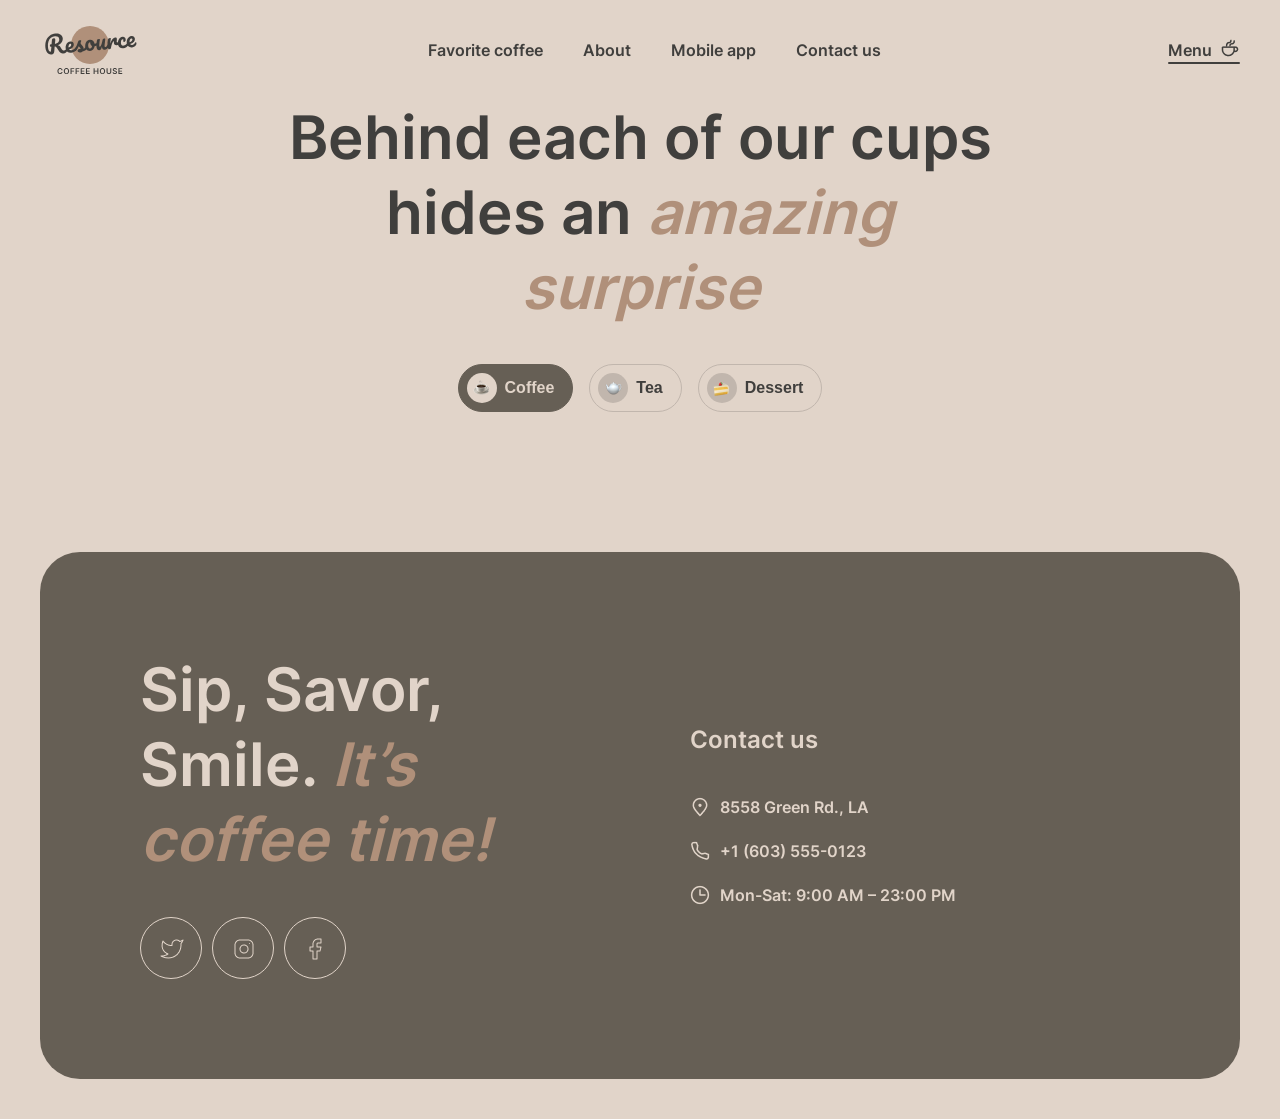
==== coffee-house/menu/index.html @ 3db43b6b "feat: add category switch on menu page" ====
<!DOCTYPE html>
<html lang="en">

<head>
    <meta charset="UTF-8">
    <meta name="viewport" content="width=device-width, initial-scale=1.0">
    <link rel="stylesheet" href="../styles.css">
    <link rel="icon" type="image/x-icon" href="../images/favicon.ico">
    <title>Coffee House Menu</title>
</head>

<body class="menu body">
    <header>
        <div class="container">
            <a class="logo" href="mejsler-JSFE2023Q4/coffee-house"><img src="../images/logo.svg"
                    alt="Coffee House Logo"></a>
            <nav>
                <ul>
                    <li><a href="/coffee-house/#favorite" class="nav-link">Favorite coffee</a></li>
                    <li><a href="/coffee-house/#about-us" class="nav-link">About</a></li>
                    <li><a href="/coffee-house/#download" class="nav-link">Mobile app</a></li>
                    <li><a href="#footer" class="nav-link">Contact us</a></li>
                </ul>
            </nav>
            <a class="menu-button" href="#">Menu</a>
            <button class="burger"><span></span><span></span></button>
            <ul class="burger-menu">
                <li><a href="/coffee-house/#favorite" class="burger-link">Favorite coffee</a></li>
                <li><a href="/coffee-house/#about-us" class="burger-link">About</a></li>
                <li><a href="/coffee-house/#download" class="burger-link">Mobile app</a></li>
                <li><a href="#footer" class="burger-link burger-last">Contact us</a></li>
                <li><a class="burger-link burger-last2" href="#">Menu <img src="../images/coffee-cup.png" alt="icon"></a></li>
            </ul>
        </div>
    </header>
    <main>
        <section id="menu-list" class="menu-list">
            <div class="container">
                <h1>Behind each of our cups hides an <span class="fontAccent">amazing surprise</span></h1>
                <ul class="menu-switcher">
                    <li class="coffee"><button class="active"><i></i>Coffee</button></li>
                    <li class="tea"><button><i></i>Tea</button></li>
                    <li class="dessert"><button><i></i>Dessert</button></li>
                </ul>
                <div class="menu-columns">
                </div>
            </div>
        </section>
    </main>
    <footer id="footer" class="footer">
        <div class="container">
            <div class="footer-container">
                <div class="footer-left">
                    <h2>Sip, Savor, Smile. <span class="fontAccent">It’s coffee time!</span></h2>
                    <ul>
                        <li><a href="https://twitter.com"><i></i></a></li>
                        <li><a href="https://x.com"></a><i></i></li>
                        <li><a href="https://facebook.com"><i></i></a></li>
                    </ul>
                </div>
                <div class="footer-right">
                    <h3>Contact us</h3>
                    <ul>
                        <li><a href="https://maps.app.goo.gl/t4hetUvijVjpXAoU9" target="_blank">8558 Green Rd.,
                                LA</a></li>
                        <li><a href="tel:+1-603-555-0123">+1 (603) 555-0123</a></li>
                        <li><a href="#footer">Mon-Sat: 9:00 AM – 23:00 PM</a></li>
                    </ul>
                </div>
            </div>
        </div>
    </footer>
    <script type="module" src="../menuScript.js"></script>
</body>

</html>
---- coffee-house/styles.css ----
@font-face {
  font-display: swap;
  font-family: "Inter";
  font-style: normal;
  font-weight: 400;
  src: url("fonts/inter-v13-latin-regular.woff2") format("woff2");
}
@font-face {
  font-display: swap;
  font-family: "Inter";
  font-style: normal;
  font-weight: 600;
  src: url("fonts/inter-v13-latin-600.woff2") format("woff2");
}
html {
  scroll-behavior: smooth;
}

body {
  max-width: 1440px;
  margin: 0 auto;
  font-family: "Inter";
  font-size: 16px;
  font-weight: 400;
  line-height: 150%;
  background: #E1D4C9;
  color: #403F3D;
}

.overflow {
  overflow: hidden;
}

.body.overflow .burger span {
  transform: rotate(45deg);
  top: 50%;
}
.body.overflow .burger span:last-of-type {
  transform: rotate(-45deg);
}

.container {
  margin: 0 40px;
  max-width: 1360px;
  display: flex;
  flex-wrap: wrap;
}
@media screen and (max-width: 380px) {
  .container {
    margin: 0 16px;
  }
}

h1, h2, h3 {
  margin: 0;
  font-weight: 600;
}

h1 {
  font-size: 72px;
  line-height: 105%;
}
@media screen and (max-width: 700px) {
  h1 {
    font-size: 42px;
    line-height: 115%;
  }
}

h2 {
  font-size: 60px;
  line-height: 125%;
}
@media screen and (max-width: 700px) {
  h2 {
    font-size: 32px;
  }
}

h3 {
  font-size: 24px;
  line-height: 125%;
}

ul {
  list-style-type: none;
  margin: 0;
  padding: 0;
}

p {
  margin: 0;
}

.fontAccent {
  font-style: italic;
  color: #B0907A;
}

.caption {
  font-size: 10px;
  font-weight: 600;
  line-height: 140%;
}

a, button {
  font-weight: 600;
  line-height: 150%;
  text-decoration: none;
  color: #403F3D;
  border: none;
  background: none;
  cursor: pointer;
}

a {
  position: relative;
}
a::after {
  content: "";
  position: absolute;
  bottom: -5px;
  left: 0;
  width: 0%;
  transition: width 0.3s ease;
  height: 2px;
  background: #403F3D;
  border-radius: 25px;
}
@media (hover: hover) {
  a:hover::after {
    width: 100%;
  }
}

.button-primary {
  padding: 20px 0px;
  border-radius: 100px;
  font-size: 16px;
  background: #E1D4C9;
}
.button-primary::after {
  content: none;
}
.button-primary span {
  position: relative;
}
.button-primary span::before {
  transition: opacity 0.3s ease;
  content: "";
  position: absolute;
  width: 20px;
  height: 20px;
  background: url("images/css_sprites.png") -10px -50px;
  right: -30px;
  opacity: 0;
}
@media (hover: hover) {
  .button-primary:hover span::before {
    opacity: 1;
  }
}

.button-icon-dark {
  padding: 29px;
  border-radius: 100%;
  border: 1px solid #403F3D;
  background-image: url([data-uri]);
  background-repeat: no-repeat;
  background-position: center;
  transition: all 0.3s ease;
}
@media (hover: hover) {
  .button-icon-dark:hover {
    background-color: #403F3D;
    background-image: url([data-uri]);
  }
}

.button-app {
  padding: 12px 60px 10px 20px;
  border-radius: 100px;
  font-size: 16px;
  border: 1px solid #665F55;
  transition: background-color 0.3s ease;
}
@media (hover: hover) {
  .button-app:hover {
    background-color: #665F55;
    color: #E1D4C9;
  }
  .button-app:hover span[class^=icon-] {
    filter: invert(100%);
  }
}

.burger {
  z-index: 199;
}
.burger-link {
  font-size: 32px;
  font-weight: 600;
  line-height: 125%;
}
.burger-link.menu-button::before {
  width: 40px;
  height: 40px;
}
.burger-last {
  margin-top: 160px;
}
@media screen and (max-width: 700px) {
  .burger-last {
    margin-top: 0;
  }
}
.burger-last2 {
  margin-top: 40px;
}
.burger-last2 img {
  padding-left: 15px;
}
.burger-menu {
  display: none;
  position: fixed;
  transform: translateX(100%);
  transition: transform 0.3s ease;
  flex-direction: column;
  justify-content: start;
  align-items: center;
  overflow-y: scroll;
  top: 0;
  left: 0;
  right: 0;
  bottom: 0;
  z-index: 101;
  background: #E1D4C9;
  padding-top: 160px;
  gap: 60px;
}
@media screen and (max-width: 768px) {
  .burger-menu {
    display: flex;
  }
}
.burger-show {
  transform: translateX(0);
}

section {
  margin-bottom: 100px;
}

header {
  margin: 20px 0;
}
header .logo {
  z-index: 1000;
}
header .logo::after {
  content: none;
  margin: 20px 0;
}
header .container {
  justify-content: space-between;
  align-items: center;
}
header ul {
  display: flex;
  gap: 40px;
}
header .burger {
  display: none;
}
header .menu-button {
  padding-right: 28px;
  position: relative;
}
header .menu-button::before {
  content: "";
  position: absolute;
  width: 20px;
  height: 20px;
  background: url("images/css_sprites.png") -10px -50px;
  right: 0;
}
header a {
  display: flex;
}
@media screen and (max-width: 768px) {
  header .menu-button, header nav {
    display: none;
  }
  header .burger-link.menu-button {
    display: flex;
  }
  header .burger {
    display: flex;
    flex-direction: column;
    border: 1px solid #665F55;
    border-radius: 100px;
    padding: 21px;
    position: relative;
    text-align: center;
  }
  header .burger span {
    transition: all 0.5s ease;
    position: absolute;
    top: 37%;
    left: 30%;
    width: 17px;
    height: 1.5px;
    background-color: #403F3D;
  }
  header .burger span:last-of-type {
    top: 58%;
  }
}

.welcome {
  color: #E1D4C9;
}
.welcome video {
  -o-object-fit: cover;
     object-fit: cover;
  height: 100%;
  width: 100%;
  filter: brightness(0.6);
}
.welcome-content {
  margin: 100px;
  display: flex;
  flex-direction: column;
  gap: 40px;
  max-width: 40%;
  position: absolute;
  left: 0;
}
@media screen and (max-width: 1370px) {
  .welcome-content {
    max-width: 100%;
  }
}
.welcome .container {
  position: relative;
  max-width: 1360px;
  height: 644px;
  overflow: hidden;
  display: flex;
  justify-content: center;
  border-radius: 40px;
  margin-bottom: 100px;
}
.welcome a {
  width: 200px;
  text-align: center;
}
@media screen and (max-width: 795px) {
  .welcome-content {
    flex-basis: 100%;
    margin: 100px 60px;
  }
  .welcome .button-primary span {
    margin-right: 30px;
  }
  .welcome .button-primary span:before {
    opacity: 1;
  }
}
@media screen and (max-width: 490px) {
  .welcome .container {
    height: 552px;
  }
  .welcome-content {
    margin: 60px 16px;
  }
}

.favorite-wrapper {
  max-width: 480px;
  display: flex;
  align-items: center;
  overflow: hidden;
  justify-content: flex-start;
}
.favorite-overflow {
  width: 100%;
  display: flex;
  transition: transform 0.8s ease-in-out;
}
.favorite-item {
  display: flex;
  flex-direction: column;
  align-items: center;
  margin: 40px 0;
  text-align: center;
  width: 100%;
}
.favorite-controls {
  display: flex;
  gap: 12px;
}
.favorite-control-box, .favorite-control {
  height: 4px;
  width: 40px;
  border-radius: 30px;
  background: #C1B6AD;
}
.favorite-control {
  background-color: #403F3D;
  width: 0%;
  transition: width 1s linear;
}
.favorite .container {
  flex-direction: column;
  align-items: center;
  justify-content: center;
  position: relative;
}
.favorite p {
  margin: 16px;
  text-align: center;
}
.favorite img {
  margin-bottom: 20px;
  max-width: 480px;
  max-height: 480px;
}
.favorite button {
  position: absolute;
  top: 51%;
}
.favorite .prev {
  left: 5px;
  transform-origin: center;
  transform: rotate(180deg);
}
.favorite .next {
  right: 5px;
}
@media screen and (max-width: 768px) {
  .favorite-wrapper {
    max-width: 350px;
  }
  .favorite h2 {
    text-align: center;
  }
  .favorite .prev {
    left: 0;
    top: 55%;
  }
  .favorite .next {
    right: 0;
    top: 55%;
  }
}
@media screen and (max-width: 550px) {
  .favorite-item {
    max-width: unset;
  }
  .favorite-item p {
    margin: 16px 0;
  }
  .favorite .next, .favorite .prev {
    display: none;
  }
}

.about-us {
  margin-bottom: 60px;
}
@media screen and (max-width: 768px) {
  .about-us {
    margin-bottom: 85px;
  }
}
.about-us .container {
  flex-direction: column;
}
.about-us-gallery {
  margin-top: 40px;
  -moz-column-count: 2;
       column-count: 2;
  -moz-column-gap: 40px;
       column-gap: 40px;
}
@media screen and (max-width: 768px) {
  .about-us-gallery {
    display: flex;
    flex-flow: column wrap;
  }
}
.about-us-gallery .img-container {
  border-radius: 20px;
  max-width: 100%;
  display: flex;
  align-items: center;
  grid-row: 1/-1;
  grid-column: 1;
  overflow: hidden;
}
@media screen and (max-width: 768px) {
  .about-us-gallery .img-container {
    min-width: 100%;
  }
}
@media (hover: hover) {
  .about-us-gallery .img-container:hover img {
    transform: scale(1);
  }
}
.about-us-gallery .img-container img {
  transition: all 0.3s ease;
  transform: scale(1.1);
  transform-origin: center;
  width: 100%;
}
@media screen and (max-width: 380px) {
  .about-us-gallery .img-container img {
    transform: translateX(-189px);
    width: unset;
  }
}
.about-us-gallery figure {
  margin: 0;
  display: grid;
  grid-template-rows: 1fr auto;
  margin-bottom: 40px;
  -moz-column-break-inside: avoid;
       break-inside: avoid;
}
.about-us-gallery figure:first-of-type .img-container {
  max-width: 660px;
  max-height: 590px;
}
.about-us-gallery figure:nth-of-type(2) .img-container {
  max-width: 660px;
  max-height: 430px;
}
.about-us-gallery figure:nth-of-type(3) .img-container {
  max-width: 660px;
  max-height: 430px;
}
.about-us-gallery figure:last-of-type .img-container {
  max-width: 660px;
  max-height: 590px;
}
@media screen and (max-width: 768px) {
  .about-us-gallery figure {
    margin-bottom: 14px;
  }
  .about-us-gallery figure:nth-of-type(2) .img-container, .about-us-gallery figure:nth-of-type(3) .img-container {
    display: none;
  }
}

.download .container {
  justify-content: space-between;
}
.download-content {
  display: flex;
  flex-direction: column;
  justify-content: center;
  flex-basis: 45%;
}
@media screen and (max-width: 768px) {
  .download-content {
    flex-basis: 100%;
  }
}
.download .button-app-container {
  display: flex;
  flex-wrap: wrap;
  gap: 20px;
}
.download p {
  margin: 40px 0;
}
.download button {
  display: flex;
}
.download button .icon-google {
  width: 36px;
  height: 36px;
  background: url("images/css_sprites.png") -10px -358px;
}
.download button .icon-apple {
  width: 36px;
  height: 36px;
  background: url("images/css_sprites.png") -10px -302px;
}
.download button .text {
  display: flex;
  flex-direction: column;
  padding-left: 7px;
  text-align: left;
}
@media screen and (max-width: 768px) {
  .download img {
    margin: 102px auto 0;
  }
}
@media screen and (max-width: 765px) {
  .download img {
    width: 100%;
  }
}
@media screen and (max-width: 380px) {
  .download img {
    margin-top: 42px;
  }
}

.footer {
  color: #E1D4C9;
  margin-bottom: 40px;
}
.footer a {
  color: #E1D4C9;
}
.footer h2, .footer h3 {
  margin-bottom: 40px;
}
.footer-left, .footer-right {
  flex: 1 1 0;
}
.footer-container {
  display: flex;
  flex-wrap: wrap;
  background-color: #665F55;
  padding: 100px;
  align-items: center;
  border-radius: 40px;
  width: 100%;
}
@media screen and (max-width: 768px) {
  .footer-container {
    padding: 100px 60px;
  }
}
@media screen and (max-width: 380px) {
  .footer-container {
    padding: 60px 15px;
  }
}
.footer-left a::after {
  content: none;
}
.footer-left ul {
  display: flex;
  gap: 10px;
}
.footer-left ul i {
  width: 24px;
  height: 24px;
  display: block;
  margin: 19px;
}
.footer-left ul i::after {
  content: none;
}
.footer-left ul li {
  width: 60px;
  height: 60px;
  border-radius: 100%;
  border: 1px solid #E1D4C9;
  cursor: pointer;
  transition: all 0.3s ease;
}
@media (hover: hover) {
  .footer-left ul li:hover {
    background-color: #E1D4C9;
  }
  .footer-left ul li:hover i {
    filter: invert(1);
  }
}
.footer-left ul li:first-of-type i {
  background: url("images/css_sprites.png") -10px -258px;
}
.footer-left ul li:nth-of-type(2) i {
  background: url("images/css_sprites.png") -10px -214px;
}
.footer-left ul li:last-of-type i {
  background: url("images/css_sprites.png") -10px -170px;
}
.footer-right {
  margin-left: 100px;
}
.footer-right ul {
  display: flex;
  flex-direction: column;
  gap: 20px;
}
.footer-right a::after {
  background-color: #E1D4C9;
}
.footer-right li:first-of-type a {
  background: url("images/css_sprites.png") -10px -130px no-repeat;
}
.footer-right li:nth-of-type(2) a {
  background: url("images/css_sprites.png") -10px -90px no-repeat;
}
.footer-right li:last-of-type a {
  background: url("images/css_sprites.png") -10px -10px no-repeat;
}
.footer-right a {
  padding-left: 30px;
}
@media screen and (max-width: 768px) {
  .footer-right {
    margin-left: 0;
    margin-top: 100px;
  }
  .footer-left {
    flex: unset;
  }
}
@media screen and (max-width: 380px) {
  .footer-right {
    margin-top: 40px;
  }
}

@media screen and (max-width: 410px) {
  body.menu h1 {
    font-size: 32px;
    line-height: 115%;
  }
}
body.menu .menu-columns {
  display: flex;
  flex-flow: row wrap;
  justify-content: center;
  width: 100%;
  gap: 40px;
  transition: opacity 0.5s linear;
  opacity: 1;
}
body.menu .menu-columns-item {
  flex: 0 0 20%;
  border-radius: 40px;
  outline: 1px solid #C1B6AD;
  cursor: pointer;
  position: relative;
  padding-bottom: 30px;
}
body.menu .menu-columns-item .price {
  position: absolute;
  bottom: 20px;
}
body.menu .menu-columns-item-text {
  margin: 20px;
  display: flex;
  flex-direction: column;
}
body.menu .menu-columns-item-text p {
  margin: 12px 0;
}
@media screen and (max-width: 768px) {
  body.menu .menu-columns-item {
    flex-basis: 45%;
    flex-grow: 0;
  }
  body.menu .menu-columns-item:nth-of-type(8), body.menu .menu-columns-item:nth-of-type(7), body.menu .menu-columns-item:nth-of-type(6), body.menu .menu-columns-item:nth-of-type(5) {
    display: none;
  }
}
@media (hover: hover) {
  body.menu .menu-columns-item:hover .img-box img {
    transform: scale(1);
  }
}
@media screen and (max-width: 768px) {
  body.menu .menu-columns-item.show:nth-of-type(8), body.menu .menu-columns-item.show:nth-of-type(7), body.menu .menu-columns-item.show:nth-of-type(6), body.menu .menu-columns-item.show:nth-of-type(5) {
    display: block;
  }
}
body.menu .menu-columns .img-box {
  width: 310px;
  height: 310px;
  border-radius: 40px;
  overflow: hidden;
  display: flex;
}
body.menu .menu-columns .img-box img {
  transform: scale(1.1);
  transform-origin: center;
  transition: all 0.3s ease;
}
body.menu .menu-list .container {
  flex-direction: column;
  align-items: center;
}
@media screen and (max-width: 768px) {
  body.menu .menu-list {
    margin-bottom: 90px;
  }
}
body.menu .menu-list ul {
  display: flex;
  justify-content: center;
  gap: 16px;
  margin-bottom: 40px;
}
@media screen and (max-width: 400px) {
  body.menu .menu-list ul {
    gap: 6px;
    width: 100%;
  }
}
body.menu .menu-list ul .active {
  background-color: #665F55;
  color: #E1D4C9;
  border-color: #665F55;
}
body.menu .menu-list ul .active i {
  background-color: #E1D4C9;
}
body.menu .menu-list ul button {
  border: 1px solid #C1B6AD;
  border-radius: 100px;
  display: flex;
  align-items: center;
  padding: 8px;
  padding-right: 18px;
  font-size: 16px;
  transition: all 0.3s ease;
}
@media (hover: hover) {
  body.menu .menu-list ul button:hover {
    background-color: #665F55;
    color: #E1D4C9;
    border-color: #665F55;
  }
  body.menu .menu-list ul button:hover i {
    background-color: #E1D4C9;
  }
}
body.menu .menu-list ul button i {
  padding: 6.5px;
  background-color: #C1B6AD;
  border-radius: 50px;
  margin-right: 8px;
  display: inline-block;
}
body.menu .menu-list ul button i::before {
  content: "";
  display: block;
  left: 0;
  background: url("images/lazy_me.png") -10px -10px;
  width: 17px;
  height: 17px;
}
body.menu .menu-list li:nth-of-type(2) i::before {
  background: url("images/lazy_me.png") -10px -47px;
}
body.menu .menu-list li:last-of-type i::before {
  background: url("images/lazy_me.png") -10px -84px;
}
body.menu .menu-list .refresh {
  display: none;
}
body.menu .menu-list .refresh svg {
  fill: none;
  transition: fill 0.3s ease;
}
@media (hover: hover) {
  body.menu .menu-list .refresh:hover svg {
    fill: #665F55;
  }
  body.menu .menu-list .refresh:hover svg path {
    stroke: #C1B6AD;
  }
}
@media screen and (max-width: 768px) {
  body.menu .menu-list .refresh {
    display: block;
    width: 100%;
  }
}
body.menu h1 {
  font-size: 60px;
  line-height: 125%;
  text-align: center;
  width: 60%;
  margin-bottom: 39px;
}
@media screen and (max-width: 768px) {
  body.menu h1 {
    width: 100%;
    margin: 0 auto 40px auto;
  }
}
@media screen and (max-width: 520px) {
  body.menu h1 {
    font-size: 32px;
    line-height: 125%;
  }
}
body.menu .menu-button {
  cursor: default;
}
body.menu .menu-button::after {
  width: 100%;
  bottom: -2px;
}

.opacity {
  opacity: 0;
}/*# sourceMappingURL=styles.css.map */
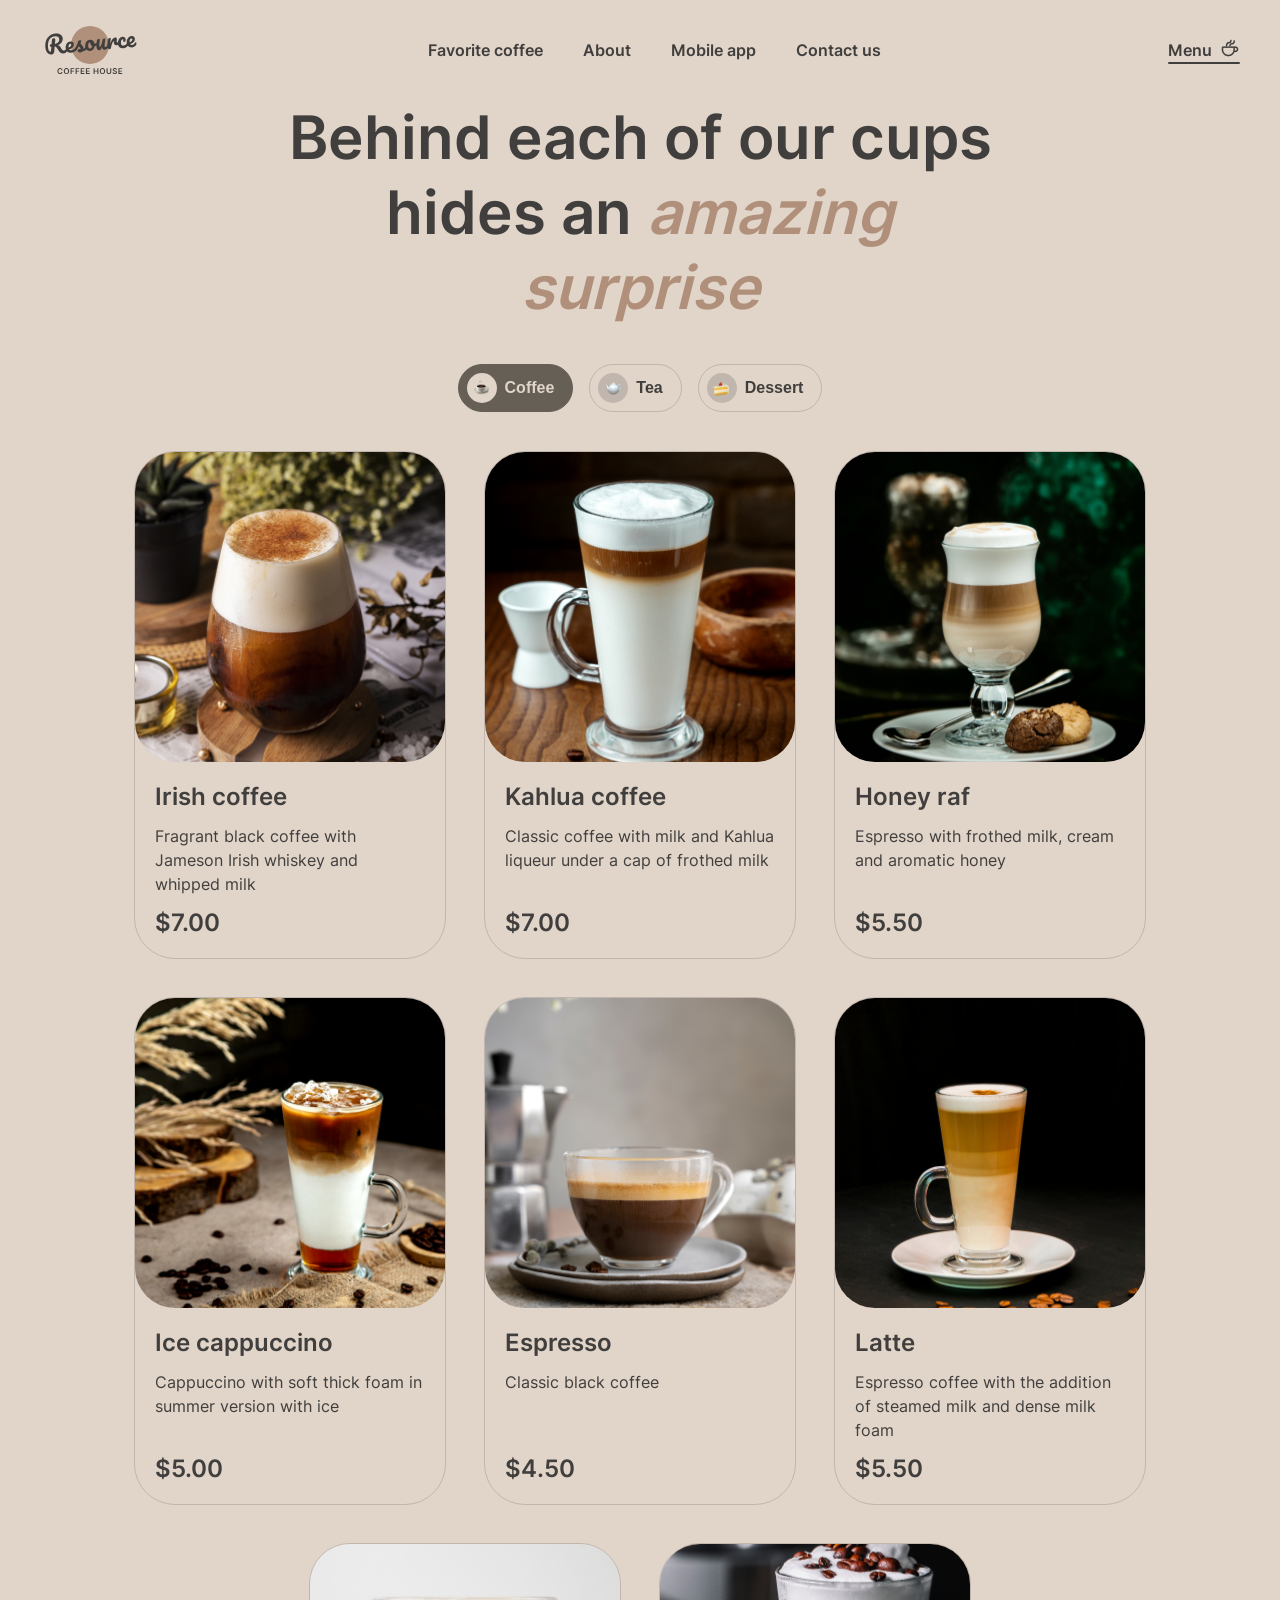
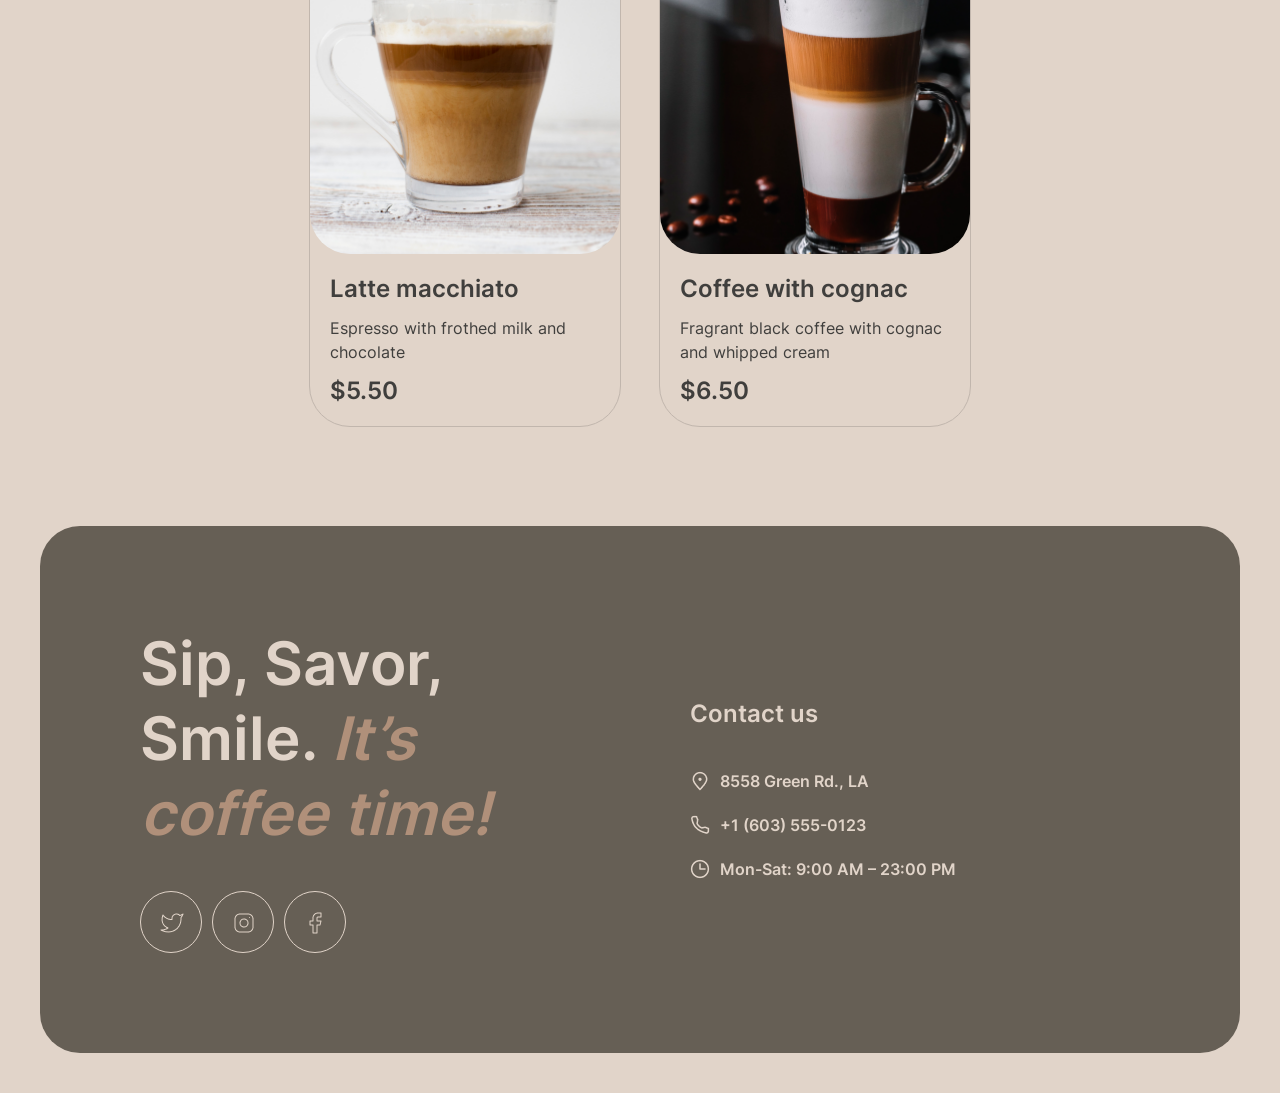
==== commit 70c7c239: "feat: add modal functionality" ====
--- a/coffee-house/menu/index.html
+++ b/coffee-house/menu/index.html
@@ -71,6 +71,44 @@
         </div>
     </footer>
     <script type="module" src="../menuScript.js"></script>
+
+    <div class="modal-backdrop" id="modalBackdrop">
+        <div class="modal-content">
+            <div class="modal-img-box">
+                <img id="modalImg" src="" alt="" />
+            </div>
+
+            <div class="modal-details">
+                <h3 id="modalTitle"></h3>
+                <p class="modal-description" id="modalDescription"></p>
+
+                <div class="modal-group">
+                    <span class="modal-group-title">Size</span>
+                    <div class="modal-options" id="modalSizes"></div>
+                </div>
+
+                <div class="modal-group">
+                    <span class="modal-group-title">Additives</span>
+                    <div class="modal-options" id="modalAdditives"></div>
+                </div>
+
+                <div class="modal-total">
+                    <h3>Total:</h3>
+                    <h3 id="modalTotal">$0.00</h3>
+                </div>
+
+                <div class="modal-info">
+                    <span class="info-icon">i</span>
+                    <p class="caption">
+                        The cost is not final. Download our mobile app to see the final price and place your order. Earn
+                        loyalty points and enjoy your favorite coffee with up to 20% discount.
+                    </p>
+                </div>
+
+                <button class="modal-close-btn" id="modalCloseBtn">Close</button>
+            </div>
+        </div>
+    </div>
 </body>
 
 </html>
--- a/coffee-house/styles.css
+++ b/coffee-house/styles.css
@@ -728,6 +728,14 @@
     line-height: 115%;
   }
 }
+@media screen and (max-width: 768px) {
+  body.menu .menu-columns.show .menu-columns-item:nth-of-type(8), body.menu .menu-columns.show .menu-columns-item:nth-of-type(7), body.menu .menu-columns.show .menu-columns-item:nth-of-type(6), body.menu .menu-columns.show .menu-columns-item:nth-of-type(5) {
+    display: block;
+  }
+}
+body.menu .menu-columns.show .refresh {
+  display: none;
+}
 body.menu .menu-columns {
   display: flex;
   flex-flow: row wrap;
@@ -771,11 +779,6 @@
     transform: scale(1);
   }
 }
-@media screen and (max-width: 768px) {
-  body.menu .menu-columns-item.show:nth-of-type(8), body.menu .menu-columns-item.show:nth-of-type(7), body.menu .menu-columns-item.show:nth-of-type(6), body.menu .menu-columns-item.show:nth-of-type(5) {
-    display: block;
-  }
-}
 body.menu .menu-columns .img-box {
   width: 310px;
   height: 310px;
@@ -908,4 +911,175 @@
 
 .opacity {
   opacity: 0;
-}/*# sourceMappingURL=styles.css.map */+}/*# sourceMappingURL=styles.css.map */
+
+.modal-backdrop {
+  position: fixed;
+  top: 0;
+  left: 0;
+  right: 0;
+  bottom: 0;
+  background: rgba(40, 40, 40, 0.8);
+  display: flex;
+  align-items: center;
+  justify-content: center;
+  z-index: 1000;
+  opacity: 0;
+  pointer-events: none;
+  transition: opacity 0.3s ease;
+}
+
+.modal-backdrop.open {
+  opacity: 1;
+  pointer-events: all;
+}
+
+.modal-content {
+  background: #E1D4C9;
+  border-radius: 40px;
+  padding: 16px;
+  max-width: 800px;
+  width: calc(100% - 32px);
+  display: flex;
+  gap: 20px;
+  box-sizing: border-box;
+}
+
+.modal-img-box {
+  width: 310px;
+  height: 310px;
+  border-radius: 40px;
+  overflow: hidden;
+  flex-shrink: 0;
+}
+
+.modal-img-box img {
+  width: 100%;
+  height: 100%;
+  object-fit: cover;
+}
+
+.modal-details {
+  display: flex;
+  flex-direction: column;
+  flex: 1;
+}
+
+.modal-description {
+  margin: 12px 0 20px 0;
+}
+
+.modal-group {
+  margin-bottom: 20px;
+}
+
+.modal-group-title {
+  display: block;
+  margin-bottom: 8px;
+}
+
+.modal-options {
+  display: flex;
+  gap: 8px;
+  flex-wrap: wrap;
+}
+
+.modal-option-btn {
+  border: 1px solid #C1B6AD;
+  border-radius: 100px;
+  display: flex;
+  align-items: center;
+  padding: 8px;
+  padding-right: 18px;
+  font-size: 16px;
+  transition: all 0.3s ease;
+}
+
+.modal-option-btn .icon {
+  width: 30px;
+  height: 30px;
+  background-color: #C1B6AD;
+  border-radius: 50%;
+  margin-right: 8px;
+  display: inline-flex;
+  align-items: center;
+  justify-content: center;
+  font-size: 16px;
+  font-weight: 600;
+}
+
+.modal-option-btn.active {
+  background-color: #665F55;
+  color: #E1D4C9;
+  border-color: #665F55;
+}
+
+.modal-option-btn.active .icon {
+  background-color: #E1D4C9;
+  color: #403F3D;
+}
+
+.modal-total {
+  display: flex;
+  justify-content: space-between;
+  align-items: center;
+  margin-bottom: 20px;
+}
+
+.modal-info {
+  display: flex;
+  gap: 8px;
+  align-items: flex-start;
+  padding-top: 12px;
+  border-top: 1px solid #C1B6AD;
+  margin-bottom: 20px;
+}
+
+.modal-info .info-icon {
+  display: inline-flex;
+  align-items: center;
+  justify-content: center;
+  width: 16px;
+  height: 16px;
+  border: 1px solid #403F3D;
+  border-radius: 50%;
+  font-size: 10px;
+  font-weight: 600;
+  flex-shrink: 0;
+}
+
+.modal-close-btn {
+  width: 100%;
+  padding: 10px;
+  border-radius: 100px;
+  border: 1px solid #665F55;
+  transition: all 0.3s ease;
+}
+
+@media (hover: hover) {
+  .modal-option-btn:hover {
+    background-color: #665F55;
+    color: #E1D4C9;
+    border-color: #665F55;
+  }
+  .modal-option-btn:hover .icon {
+    background-color: #E1D4C9;
+    color: #403F3D;
+  }
+  .modal-close-btn:hover {
+    background-color: #665F55;
+    color: #E1D4C9;
+  }
+}
+
+
+@media screen and (max-width: 680px) {
+  .modal-content {
+    flex-direction: column;
+    max-height: 90vh;
+    overflow-y: auto;
+  }
+  .modal-img-box {
+    display: none;
+  }
+}
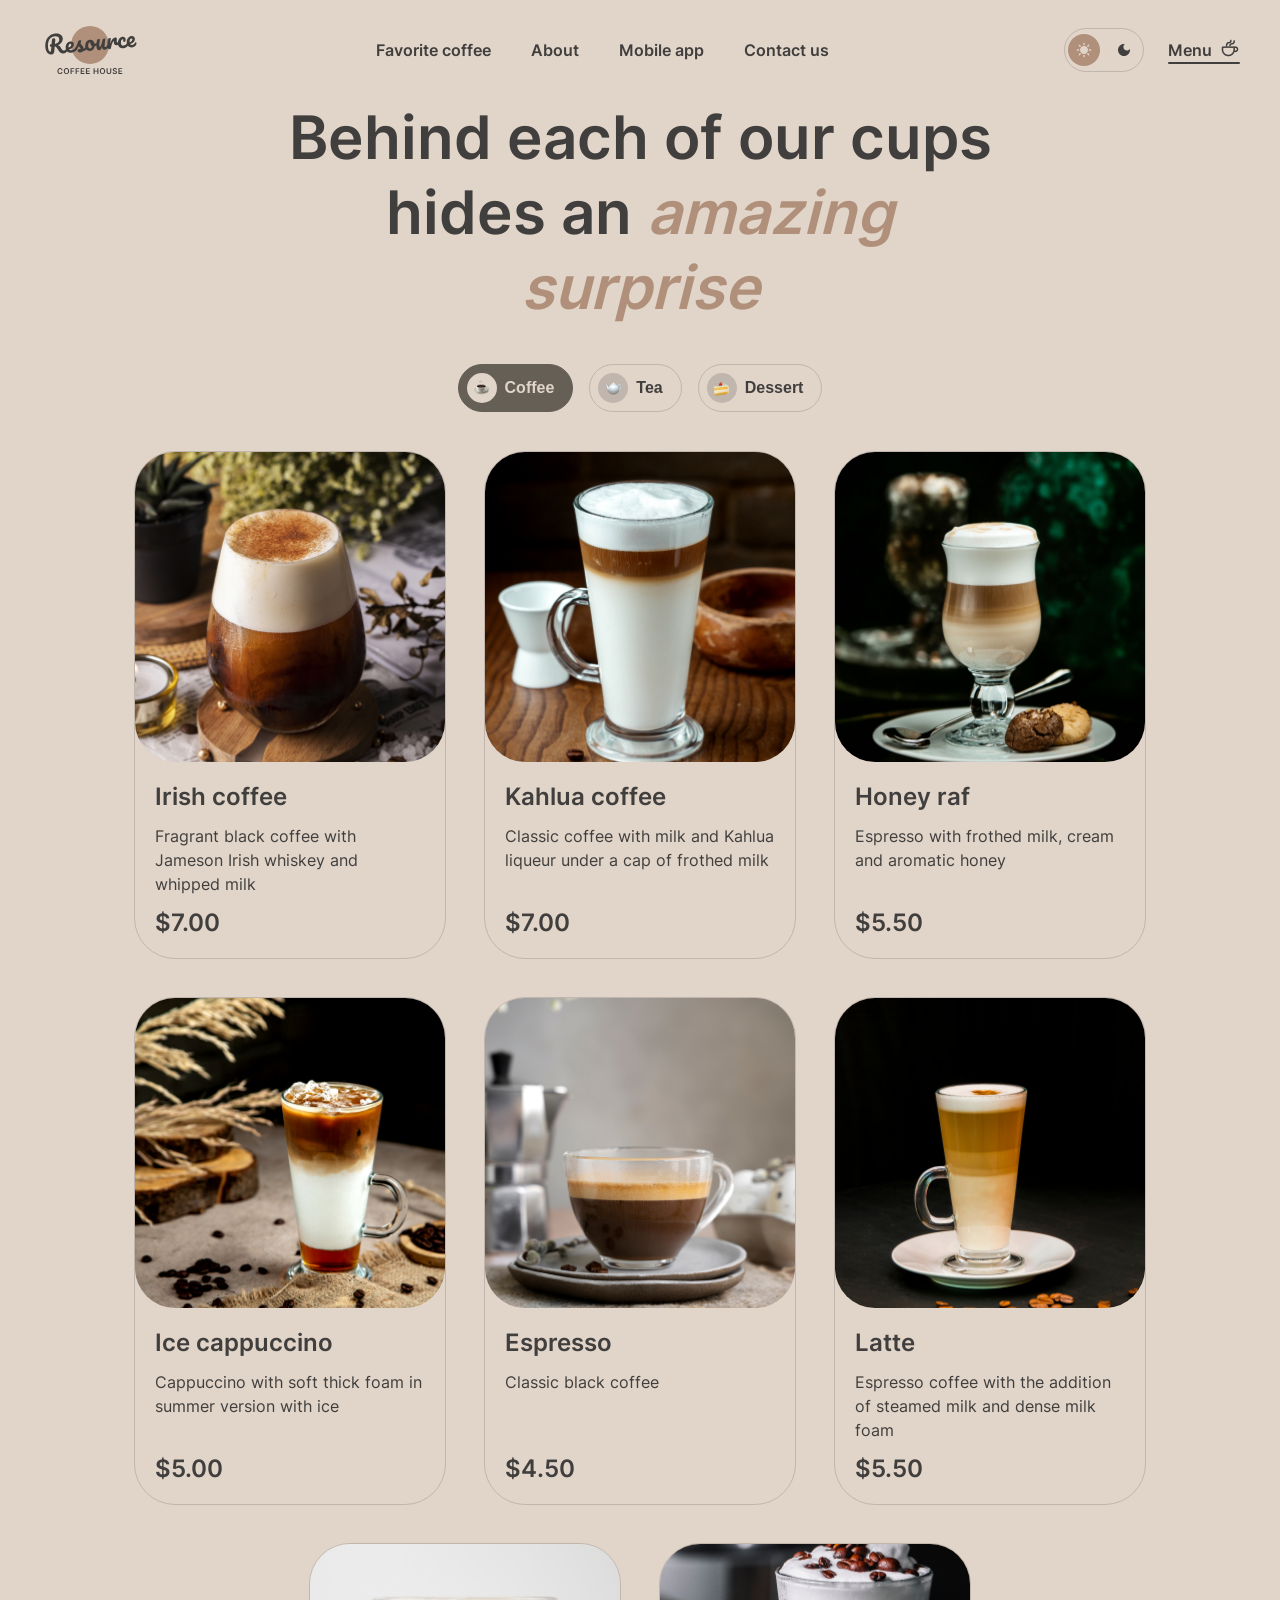
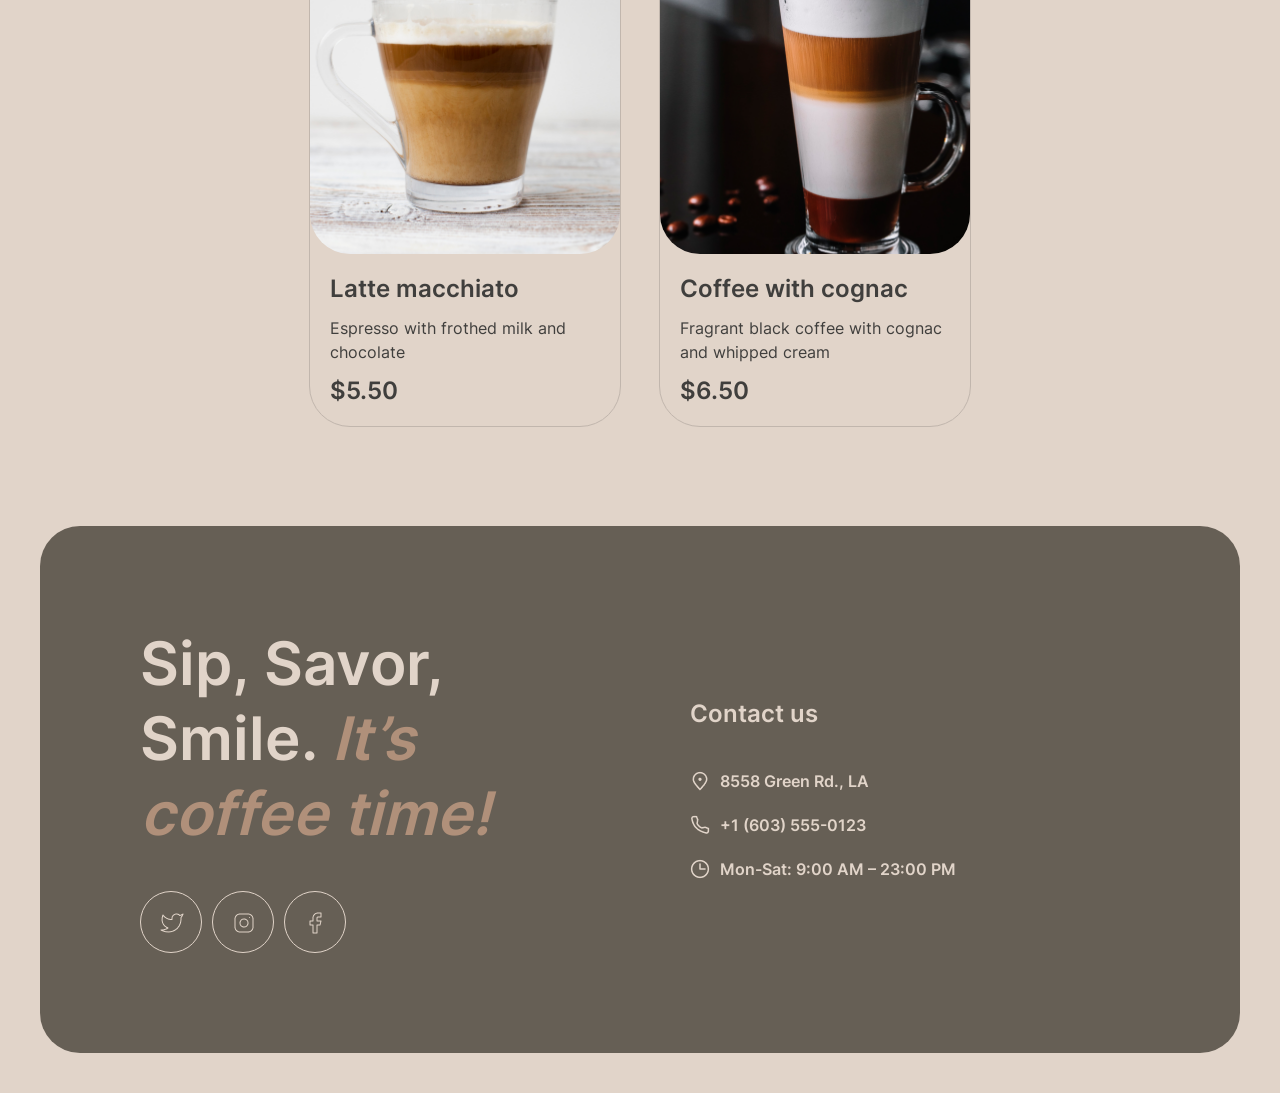
==== commit 53dd8894: "feat: add dark / light theme" ====
--- a/coffee-house/menu/index.html
+++ b/coffee-house/menu/index.html
@@ -9,11 +9,12 @@
     <title>Coffee House Menu</title>
 </head>
 
-<body class="menu body">
+<body class="body menu">
     <header>
         <div class="container">
-            <a class="logo" href="mejsler-JSFE2023Q4/coffee-house"><img src="../images/logo.svg"
-                    alt="Coffee House Logo"></a>
+            <a class="logo" href="/coffee-house">
+                <img id="headerLogo" src="../images/logo.svg" alt="Coffee House Logo">
+            </a>
             <nav>
                 <ul>
                     <li><a href="/coffee-house/#favorite" class="nav-link">Favorite coffee</a></li>
@@ -22,14 +23,34 @@
                     <li><a href="#footer" class="nav-link">Contact us</a></li>
                 </ul>
             </nav>
-            <a class="menu-button" href="#">Menu</a>
-            <button class="burger"><span></span><span></span></button>
+
+            <div class="header-actions">
+                <button class="theme-toggle" id="themeToggle" aria-label="Toggle theme">
+                    <span class="sun-icon">
+                        <svg width="24" height="24" xmlns="http://www.w3.org/2000/svg" viewBox="0 0 36 36">
+                            <path fill="currentColor" class="st0"
+                                d="M17,10v-2c0-.55.45-1,1-1s1,.45,1,1v2c0,.55-.45,1-1,1s-1-.45-1-1ZM24.36,13.05l1.41-1.42c.39-.39.39-1.02,0-1.41-.39-.39-1.02-.39-1.41,0l-1.41,1.42c-.39.39-.39,1.02,0,1.41.39.39,1.02.39,1.41,0ZM28,17h-2c-.55,0-1,.45-1,1s.45,1,1,1h2c.55,0,1-.45,1-1s-.45-1-1-1ZM18,25c-.55,0-1,.45-1,1v2c0,.55.45,1,1,1s1-.45,1-1v-2c0-.55-.45-1-1-1ZM11.64,13.05l-1.42-1.41c-.39-.39-.39-1.03,0-1.41.39-.38,1.03-.39,1.41,0l1.41,1.41c.39.39.39,1.03,0,1.41s-1.02.39-1.4,0ZM22.95,22.95c-.39.39-.39,1.03,0,1.41l1.41,1.41c.39.39,1.03.39,1.41,0,.39-.39.39-1.03,0-1.41l-1.41-1.41c-.38-.39-1.02-.39-1.41,0ZM8,19h2c.55,0,1-.45,1-1s-.45-1-1-1h-2c-.55,0-1,.45-1,1s.45,1,1,1ZM11.64,25.78l1.41-1.41c.39-.39.39-1.03,0-1.41-.39-.38-1.03-.39-1.41,0l-1.41,1.41c-.39.39-.39,1.03,0,1.41.38.39,1.02.39,1.41,0ZM18,12c-3.31,0-6,2.69-6,6s2.69,6,6,6,6-2.69,6-6-2.69-6-6-6Z" />
+                        </svg>
+                    </span>
+                    <span class="moon-icon">
+                        <svg width="24" height="24" viewBox="0 0 36 36" fill="none" xmlns="http://www.w3.org/2000/svg">
+                            <path
+                                d="M18 9C13.03 9 9 13.03 9 18C9 22.97 13.03 27 18 27C22.97 27 27 22.97 27 18C27 17.54 26.96 17.08 26.9 16.64C25.92 18.01 24.32 18.9 22.5 18.9C19.52 18.9 17.1 16.48 17.1 13.5C17.1 11.69 17.99 10.08 19.36 9.1C18.92 9.04 18.46 9 18 9Z"
+                                fill="currentColor" />
+                        </svg>
+                    </span>
+                </button>
+                <a class="menu-button" href="#">Menu</a>
+                <button class="burger"><span></span><span></span></button>
+            </div>
+
             <ul class="burger-menu">
                 <li><a href="/coffee-house/#favorite" class="burger-link">Favorite coffee</a></li>
                 <li><a href="/coffee-house/#about-us" class="burger-link">About</a></li>
                 <li><a href="/coffee-house/#download" class="burger-link">Mobile app</a></li>
                 <li><a href="#footer" class="burger-link burger-last">Contact us</a></li>
-                <li><a class="burger-link burger-last2" href="#">Menu <img src="../images/coffee-cup.png" alt="icon"></a></li>
+                <li><a class="burger-link active" href="#">Menu
+                    </a></li>
             </ul>
         </div>
     </header>
--- a/coffee-house/styles.css
+++ b/coffee-house/styles.css
@@ -1,3 +1,25 @@
+:root {
+  --bg-page: #E1D4C9;
+  --bg-container: #665F55;
+  --bg-overlay: rgba(64, 63, 61, 0.8);
+  --text-primary: #403F3D;
+  --text-inverse: #E1D4C9;
+  --text-accent: #B0907A;
+  --border-primary: #C1B6AD;
+  --border-inverse: #665F55;
+}
+
+[data-theme="dark"] {
+  --bg-page: #292826;
+  --bg-container: #403F3D;
+  --bg-overlay: rgba(41, 40, 38, 0.8);
+  --text-primary: #E1D4C9;
+  --text-inverse: #E1D4C9;
+  --text-accent: #B0907A;
+  --border-primary: #665F55;
+  --border-inverse: #C1B6AD;
+}
+
 @font-face {
   font-display: swap;
   font-family: "Inter";
@@ -5,6 +27,7 @@
   font-weight: 400;
   src: url("fonts/inter-v13-latin-regular.woff2") format("woff2");
 }
+
 @font-face {
   font-display: swap;
   font-family: "Inter";
@@ -12,6 +35,7 @@
   font-weight: 600;
   src: url("fonts/inter-v13-latin-600.woff2") format("woff2");
 }
+
 html {
   scroll-behavior: smooth;
 }
@@ -23,8 +47,9 @@
   font-size: 16px;
   font-weight: 400;
   line-height: 150%;
-  background: #E1D4C9;
-  color: #403F3D;
+  background: var(--bg-page);
+  color: var(--text-primary);
+  transition: background-color 0.3s ease, color 0.3s ease;
 }
 
 .overflow {
@@ -35,6 +60,7 @@
   transform: rotate(45deg);
   top: 50%;
 }
+
 .body.overflow .burger span:last-of-type {
   transform: rotate(-45deg);
 }
@@ -45,13 +71,16 @@
   display: flex;
   flex-wrap: wrap;
 }
+
 @media screen and (max-width: 380px) {
   .container {
     margin: 0 16px;
   }
 }
 
-h1, h2, h3 {
+h1,
+h2,
+h3 {
   margin: 0;
   font-weight: 600;
 }
@@ -60,6 +89,7 @@
   font-size: 72px;
   line-height: 105%;
 }
+
 @media screen and (max-width: 700px) {
   h1 {
     font-size: 42px;
@@ -71,6 +101,7 @@
   font-size: 60px;
   line-height: 125%;
 }
+
 @media screen and (max-width: 700px) {
   h2 {
     font-size: 32px;
@@ -94,7 +125,7 @@
 
 .fontAccent {
   font-style: italic;
-  color: #B0907A;
+  color: var(--text-accent);
 }
 
 .caption {
@@ -103,11 +134,12 @@
   line-height: 140%;
 }
 
-a, button {
+a,
+button {
   font-weight: 600;
   line-height: 150%;
   text-decoration: none;
-  color: #403F3D;
+  color: var(--text-primary);
   border: none;
   background: none;
   cursor: pointer;
@@ -116,6 +148,7 @@
 a {
   position: relative;
 }
+
 a::after {
   content: "";
   position: absolute;
@@ -124,9 +157,10 @@
   width: 0%;
   transition: width 0.3s ease;
   height: 2px;
-  background: #403F3D;
+  background: var(--text-primary);
   border-radius: 25px;
 }
+
 @media (hover: hover) {
   a:hover::after {
     width: 100%;
@@ -137,14 +171,17 @@
   padding: 20px 0px;
   border-radius: 100px;
   font-size: 16px;
-  background: #E1D4C9;
-}
+  background: var(--bg-page);
+}
+
 .button-primary::after {
   content: none;
 }
+
 .button-primary span {
   position: relative;
 }
+
 .button-primary span::before {
   transition: opacity 0.3s ease;
   content: "";
@@ -155,6 +192,7 @@
   right: -30px;
   opacity: 0;
 }
+
 @media (hover: hover) {
   .button-primary:hover span::before {
     opacity: 1;
@@ -164,15 +202,16 @@
 .button-icon-dark {
   padding: 29px;
   border-radius: 100%;
-  border: 1px solid #403F3D;
+  border: 1px solid var(--text-primary);
   background-image: url([data-uri]);
   background-repeat: no-repeat;
   background-position: center;
   transition: all 0.3s ease;
 }
+
 @media (hover: hover) {
   .button-icon-dark:hover {
-    background-color: #403F3D;
+    background-color: var(--text-primary);
     background-image: url([data-uri]);
   }
 }
@@ -181,45 +220,92 @@
   padding: 12px 60px 10px 20px;
   border-radius: 100px;
   font-size: 16px;
-  border: 1px solid #665F55;
+  border: 1px solid var(--border-inverse);
   transition: background-color 0.3s ease;
 }
+
 @media (hover: hover) {
   .button-app:hover {
-    background-color: #665F55;
-    color: #E1D4C9;
-  }
+    background-color: var(--border-inverse);
+    color: var(--text-inverse);
+  }
+
   .button-app:hover span[class^=icon-] {
     filter: invert(100%);
   }
 }
 
-.burger {
+header {
+  margin: 20px 0;
+}
+
+header .logo {
+  z-index: 1000;
+}
+
+header .logo::after {
+  content: none;
+  margin: 20px 0;
+}
+
+header .container {
+  justify-content: space-between;
+  align-items: center;
+}
+
+header ul {
+  display: flex;
+  gap: 40px;
+}
+
+header .burger {
+  display: none;
+}
+
+header .menu-button {
+  padding-right: 28px;
+  position: relative;
+}
+
+header .menu-button::before {
+  content: "";
+  position: absolute;
+  width: 20px;
+  height: 20px;
+  background: url("images/css_sprites.png") -10px -50px;
+  right: 0;
+}
+
+header a {
+  display: flex;
+}
+
+.header-actions {
+  display: flex;
+  align-items: center;
+  gap: 24px;
+}
+
+.burger,
+.theme-toggle {
   z-index: 199;
 }
+
 .burger-link {
   font-size: 32px;
   font-weight: 600;
   line-height: 125%;
 }
+
 .burger-link.menu-button::before {
   width: 40px;
   height: 40px;
 }
-.burger-last {
-  margin-top: 160px;
-}
-@media screen and (max-width: 700px) {
-  .burger-last {
-    margin-top: 0;
-  }
-}
-.burger-last2 {
-  margin-top: 40px;
-}
+
 .burger-last2 img {
   padding-left: 15px;
 }
+
 .burger-menu {
   display: none;
   position: fixed;
@@ -234,75 +320,35 @@
   right: 0;
   bottom: 0;
   z-index: 101;
-  background: #E1D4C9;
+  background: var(--bg-page);
   padding-top: 160px;
   gap: 60px;
 }
-@media screen and (max-width: 768px) {
+
+@media screen and (max-width: 843px) {
   .burger-menu {
     display: flex;
   }
-}
-.burger-show {
-  transform: translateX(0);
-}
-
-section {
-  margin-bottom: 100px;
-}
-
-header {
-  margin: 20px 0;
-}
-header .logo {
-  z-index: 1000;
-}
-header .logo::after {
-  content: none;
-  margin: 20px 0;
-}
-header .container {
-  justify-content: space-between;
-  align-items: center;
-}
-header ul {
-  display: flex;
-  gap: 40px;
-}
-header .burger {
-  display: none;
-}
-header .menu-button {
-  padding-right: 28px;
-  position: relative;
-}
-header .menu-button::before {
-  content: "";
-  position: absolute;
-  width: 20px;
-  height: 20px;
-  background: url("images/css_sprites.png") -10px -50px;
-  right: 0;
-}
-header a {
-  display: flex;
-}
-@media screen and (max-width: 768px) {
-  header .menu-button, header nav {
+
+  header .menu-button,
+  header nav {
     display: none;
   }
+
   header .burger-link.menu-button {
     display: flex;
   }
+
   header .burger {
     display: flex;
     flex-direction: column;
-    border: 1px solid #665F55;
+    border: 1px solid var(--border-inverse);
     border-radius: 100px;
     padding: 21px;
     position: relative;
     text-align: center;
   }
+
   header .burger span {
     transition: all 0.5s ease;
     position: absolute;
@@ -310,23 +356,94 @@
     left: 30%;
     width: 17px;
     height: 1.5px;
-    background-color: #403F3D;
-  }
+    background-color: var(--text-primary);
+  }
+
   header .burger span:last-of-type {
     top: 58%;
   }
 }
 
+.burger-show {
+  transform: translateX(0);
+}
+
+.theme-toggle {
+  display: inline-flex;
+  align-items: center;
+  justify-content: space-between;
+  gap: 8px;
+  height: 44px;
+  padding: 3px;
+  color: var(--text-primary);
+  border-radius: 100px;
+  border: 1px solid var(--border-primary);
+  background: transparent;
+  cursor: pointer;
+  box-sizing: border-box;
+}
+
+.theme-toggle .sun-icon,
+.theme-toggle .moon-icon {
+  display: inline-flex;
+  align-items: center;
+  justify-content: center;
+  width: 32px;
+  height: 32px;
+  border-radius: 50%;
+  transition: background-color 0.3s ease, color 0.3s ease;
+}
+
+:root:not([data-theme="dark"]) .theme-toggle .sun-icon {
+  background-color: var(--text-accent);
+  color: var(--text-inverse);
+}
+
+:root:not([data-theme="dark"]) .theme-toggle .moon-icon {
+  background-color: transparent;
+  color: var(--text-primary);
+}
+
+@media (hover: hover) {
+  :root:not([data-theme="dark"]) .theme-toggle:hover .moon-icon {
+    background-color: var(--bg-container);
+    color: var(--text-inverse);
+  }
+}
+
+[data-theme="dark"] .theme-toggle .moon-icon {
+  background-color: var(--text-accent);
+  color: var(--text-primary);
+}
+
+[data-theme="dark"] .theme-toggle .sun-icon {
+  background-color: transparent;
+  color: var(--text-primary);
+}
+
+@media (hover: hover) {
+  [data-theme="dark"] .theme-toggle:hover .sun-icon {
+    background-color: var(--bg-container);
+    color: var(--text-primary);
+  }
+}
+
+section {
+  margin-bottom: 100px;
+}
+
 .welcome {
-  color: #E1D4C9;
-}
+  color: var(--text-inverse);
+}
+
 .welcome video {
   -o-object-fit: cover;
-     object-fit: cover;
+  object-fit: cover;
   height: 100%;
   width: 100%;
   filter: brightness(0.6);
 }
+
 .welcome-content {
   margin: 100px;
   display: flex;
@@ -336,11 +453,13 @@
   position: absolute;
   left: 0;
 }
+
 @media screen and (max-width: 1370px) {
   .welcome-content {
     max-width: 100%;
   }
 }
+
 .welcome .container {
   position: relative;
   max-width: 1360px;
@@ -351,26 +470,32 @@
   border-radius: 40px;
   margin-bottom: 100px;
 }
+
 .welcome a {
   width: 200px;
   text-align: center;
 }
+
 @media screen and (max-width: 795px) {
   .welcome-content {
     flex-basis: 100%;
     margin: 100px 60px;
   }
+
   .welcome .button-primary span {
     margin-right: 30px;
   }
+
   .welcome .button-primary span:before {
     opacity: 1;
   }
 }
+
 @media screen and (max-width: 490px) {
   .welcome .container {
     height: 552px;
   }
+
   .welcome-content {
     margin: 60px 16px;
   }
@@ -383,11 +508,13 @@
   overflow: hidden;
   justify-content: flex-start;
 }
+
 .favorite-overflow {
   width: 100%;
   display: flex;
   transition: transform 0.8s ease-in-out;
 }
+
 .favorite-item {
   display: flex;
   flex-direction: column;
@@ -396,72 +523,90 @@
   text-align: center;
   width: 100%;
 }
+
 .favorite-controls {
   display: flex;
   gap: 12px;
 }
-.favorite-control-box, .favorite-control {
+
+.favorite-control-box,
+.favorite-control {
   height: 4px;
   width: 40px;
   border-radius: 30px;
-  background: #C1B6AD;
-}
+  background: var(--border-primary);
+}
+
 .favorite-control {
-  background-color: #403F3D;
+  background-color: var(--text-primary);
   width: 0%;
   transition: width 1s linear;
 }
+
 .favorite .container {
   flex-direction: column;
   align-items: center;
   justify-content: center;
   position: relative;
 }
+
 .favorite p {
   margin: 16px;
   text-align: center;
 }
+
 .favorite img {
   margin-bottom: 20px;
   max-width: 480px;
   max-height: 480px;
 }
+
 .favorite button {
   position: absolute;
   top: 51%;
 }
+
 .favorite .prev {
   left: 5px;
   transform-origin: center;
   transform: rotate(180deg);
 }
+
 .favorite .next {
   right: 5px;
 }
+
 @media screen and (max-width: 768px) {
   .favorite-wrapper {
     max-width: 350px;
   }
+
   .favorite h2 {
     text-align: center;
   }
+
   .favorite .prev {
     left: 0;
     top: 55%;
   }
+
   .favorite .next {
     right: 0;
     top: 55%;
   }
 }
+
 @media screen and (max-width: 550px) {
   .favorite-item {
     max-width: unset;
   }
+
   .favorite-item p {
     margin: 16px 0;
   }
-  .favorite .next, .favorite .prev {
+
+  .favorite .next,
+  .favorite .prev {
     display: none;
   }
 }
@@ -469,27 +614,32 @@
 .about-us {
   margin-bottom: 60px;
 }
+
 @media screen and (max-width: 768px) {
   .about-us {
     margin-bottom: 85px;
   }
 }
+
 .about-us .container {
   flex-direction: column;
 }
+
 .about-us-gallery {
   margin-top: 40px;
   -moz-column-count: 2;
-       column-count: 2;
+  column-count: 2;
   -moz-column-gap: 40px;
-       column-gap: 40px;
-}
+  column-gap: 40px;
+}
+
 @media screen and (max-width: 768px) {
   .about-us-gallery {
     display: flex;
     flex-flow: column wrap;
   }
 }
+
 .about-us-gallery .img-container {
   border-radius: 20px;
   max-width: 100%;
@@ -499,57 +649,69 @@
   grid-column: 1;
   overflow: hidden;
 }
+
 @media screen and (max-width: 768px) {
   .about-us-gallery .img-container {
     min-width: 100%;
   }
 }
+
 @media (hover: hover) {
   .about-us-gallery .img-container:hover img {
     transform: scale(1);
   }
 }
+
 .about-us-gallery .img-container img {
   transition: all 0.3s ease;
   transform: scale(1.1);
   transform-origin: center;
   width: 100%;
 }
+
 @media screen and (max-width: 380px) {
   .about-us-gallery .img-container img {
     transform: translateX(-189px);
     width: unset;
   }
 }
+
 .about-us-gallery figure {
   margin: 0;
   display: grid;
   grid-template-rows: 1fr auto;
   margin-bottom: 40px;
   -moz-column-break-inside: avoid;
-       break-inside: avoid;
-}
+  break-inside: avoid;
+}
+
 .about-us-gallery figure:first-of-type .img-container {
   max-width: 660px;
   max-height: 590px;
 }
+
 .about-us-gallery figure:nth-of-type(2) .img-container {
   max-width: 660px;
   max-height: 430px;
 }
+
 .about-us-gallery figure:nth-of-type(3) .img-container {
   max-width: 660px;
   max-height: 430px;
 }
+
 .about-us-gallery figure:last-of-type .img-container {
   max-width: 660px;
   max-height: 590px;
 }
+
 @media screen and (max-width: 768px) {
   .about-us-gallery figure {
     margin-bottom: 14px;
   }
-  .about-us-gallery figure:nth-of-type(2) .img-container, .about-us-gallery figure:nth-of-type(3) .img-container {
+
+  .about-us-gallery figure:nth-of-type(2) .img-container,
+  .about-us-gallery figure:nth-of-type(3) .img-container {
     display: none;
   }
 }
@@ -557,54 +719,65 @@
 .download .container {
   justify-content: space-between;
 }
+
 .download-content {
   display: flex;
   flex-direction: column;
   justify-content: center;
   flex-basis: 45%;
 }
+
 @media screen and (max-width: 768px) {
   .download-content {
     flex-basis: 100%;
   }
 }
+
 .download .button-app-container {
   display: flex;
   flex-wrap: wrap;
   gap: 20px;
 }
+
 .download p {
   margin: 40px 0;
 }
+
 .download button {
   display: flex;
 }
+
 .download button .icon-google {
   width: 36px;
   height: 36px;
   background: url("images/css_sprites.png") -10px -358px;
 }
+
 .download button .icon-apple {
   width: 36px;
   height: 36px;
   background: url("images/css_sprites.png") -10px -302px;
 }
+
 .download button .text {
   display: flex;
   flex-direction: column;
   padding-left: 7px;
   text-align: left;
 }
+
 @media screen and (max-width: 768px) {
   .download img {
     margin: 102px auto 0;
   }
 }
+
 @media screen and (max-width: 765px) {
   .download img {
     width: 100%;
   }
 }
+
 @media screen and (max-width: 380px) {
   .download img {
     margin-top: 42px;
@@ -612,110 +785,138 @@
 }
 
 .footer {
-  color: #E1D4C9;
+  color: var(--text-inverse);
   margin-bottom: 40px;
 }
+
 .footer a {
-  color: #E1D4C9;
-}
-.footer h2, .footer h3 {
+  color: var(--text-inverse);
+}
+
+.footer h2,
+.footer h3 {
   margin-bottom: 40px;
 }
-.footer-left, .footer-right {
+
+.footer-left,
+.footer-right {
   flex: 1 1 0;
 }
+
 .footer-container {
   display: flex;
   flex-wrap: wrap;
-  background-color: #665F55;
+  background-color: var(--bg-container);
   padding: 100px;
   align-items: center;
   border-radius: 40px;
   width: 100%;
 }
+
 @media screen and (max-width: 768px) {
   .footer-container {
     padding: 100px 60px;
   }
 }
+
 @media screen and (max-width: 380px) {
   .footer-container {
     padding: 60px 15px;
   }
 }
+
 .footer-left a::after {
   content: none;
 }
+
 .footer-left ul {
   display: flex;
   gap: 10px;
 }
+
 .footer-left ul i {
   width: 24px;
   height: 24px;
   display: block;
   margin: 19px;
 }
+
 .footer-left ul i::after {
   content: none;
 }
+
 .footer-left ul li {
   width: 60px;
   height: 60px;
   border-radius: 100%;
-  border: 1px solid #E1D4C9;
+  border: 1px solid var(--text-inverse);
   cursor: pointer;
   transition: all 0.3s ease;
 }
+
 @media (hover: hover) {
   .footer-left ul li:hover {
-    background-color: #E1D4C9;
-  }
+    background-color: var(--text-inverse);
+  }
+
   .footer-left ul li:hover i {
     filter: invert(1);
   }
 }
+
 .footer-left ul li:first-of-type i {
   background: url("images/css_sprites.png") -10px -258px;
 }
+
 .footer-left ul li:nth-of-type(2) i {
   background: url("images/css_sprites.png") -10px -214px;
 }
+
 .footer-left ul li:last-of-type i {
   background: url("images/css_sprites.png") -10px -170px;
 }
+
 .footer-right {
   margin-left: 100px;
 }
+
 .footer-right ul {
   display: flex;
   flex-direction: column;
   gap: 20px;
 }
+
 .footer-right a::after {
-  background-color: #E1D4C9;
-}
+  background-color: var(--text-inverse);
+}
+
 .footer-right li:first-of-type a {
   background: url("images/css_sprites.png") -10px -130px no-repeat;
 }
+
 .footer-right li:nth-of-type(2) a {
   background: url("images/css_sprites.png") -10px -90px no-repeat;
 }
+
 .footer-right li:last-of-type a {
   background: url("images/css_sprites.png") -10px -10px no-repeat;
 }
+
 .footer-right a {
   padding-left: 30px;
 }
+
 @media screen and (max-width: 768px) {
   .footer-right {
     margin-left: 0;
     margin-top: 100px;
   }
+
   .footer-left {
     flex: unset;
   }
 }
+
 @media screen and (max-width: 380px) {
   .footer-right {
     margin-top: 40px;
@@ -728,14 +929,38 @@
     line-height: 115%;
   }
 }
+
+body.menu h1 {
+  font-size: 60px;
+  line-height: 125%;
+  text-align: center;
+  width: 60%;
+  margin-bottom: 39px;
+}
+
 @media screen and (max-width: 768px) {
-  body.menu .menu-columns.show .menu-columns-item:nth-of-type(8), body.menu .menu-columns.show .menu-columns-item:nth-of-type(7), body.menu .menu-columns.show .menu-columns-item:nth-of-type(6), body.menu .menu-columns.show .menu-columns-item:nth-of-type(5) {
-    display: block;
-  }
-}
-body.menu .menu-columns.show .refresh {
-  display: none;
-}
+  body.menu h1 {
+    width: 100%;
+    margin: 0 auto 40px auto;
+  }
+}
+
+@media screen and (max-width: 520px) {
+  body.menu h1 {
+    font-size: 32px;
+    line-height: 125%;
+  }
+}
+
+body.menu .menu-button {
+  cursor: default;
+}
+
+body.menu .menu-button::after {
+  width: 100%;
+  bottom: -2px;
+}
+
 body.menu .menu-columns {
   display: flex;
   flex-flow: row wrap;
@@ -745,40 +970,67 @@
   transition: opacity 0.5s linear;
   opacity: 1;
 }
+
+body.menu .menu-columns.show .refresh {
+  display: none;
+  opacity: 0;
+}
+
 body.menu .menu-columns-item {
   flex: 0 0 20%;
   border-radius: 40px;
-  outline: 1px solid #C1B6AD;
+  outline: 1px solid var(--border-primary);
   cursor: pointer;
   position: relative;
   padding-bottom: 30px;
-}
+  background: var(--bg-page);
+}
+
 body.menu .menu-columns-item .price {
   position: absolute;
   bottom: 20px;
 }
+
 body.menu .menu-columns-item-text {
   margin: 20px;
   display: flex;
   flex-direction: column;
 }
+
 body.menu .menu-columns-item-text p {
   margin: 12px 0;
 }
+
 @media screen and (max-width: 768px) {
   body.menu .menu-columns-item {
     flex-basis: 45%;
     flex-grow: 0;
   }
-  body.menu .menu-columns-item:nth-of-type(8), body.menu .menu-columns-item:nth-of-type(7), body.menu .menu-columns-item:nth-of-type(6), body.menu .menu-columns-item:nth-of-type(5) {
+
+  body.menu .menu-columns-item:nth-of-type(8),
+  body.menu .menu-columns-item:nth-of-type(7),
+  body.menu .menu-columns-item:nth-of-type(6),
+  body.menu .menu-columns-item:nth-of-type(5) {
     display: none;
-  }
-}
+    opacity: 0;
+    transition: opacity 2s linear;
+  }
+
+  body.menu .menu-columns.show .menu-columns-item:nth-of-type(8),
+  body.menu .menu-columns.show .menu-columns-item:nth-of-type(7),
+  body.menu .menu-columns.show .menu-columns-item:nth-of-type(6),
+  body.menu .menu-columns.show .menu-columns-item:nth-of-type(5) {
+    display: block;
+    opacity: 1;
+  }
+}
+
 @media (hover: hover) {
   body.menu .menu-columns-item:hover .img-box img {
     transform: scale(1);
   }
 }
+
 body.menu .menu-columns .img-box {
   width: 310px;
   height: 310px;
@@ -786,132 +1038,142 @@
   overflow: hidden;
   display: flex;
 }
+
 body.menu .menu-columns .img-box img {
   transform: scale(1.1);
   transform-origin: center;
   transition: all 0.3s ease;
 }
+
 body.menu .menu-list .container {
   flex-direction: column;
   align-items: center;
 }
+
 @media screen and (max-width: 768px) {
   body.menu .menu-list {
     margin-bottom: 90px;
   }
 }
+
 body.menu .menu-list ul {
   display: flex;
   justify-content: center;
   gap: 16px;
   margin-bottom: 40px;
 }
+
 @media screen and (max-width: 400px) {
   body.menu .menu-list ul {
     gap: 6px;
     width: 100%;
   }
 }
-body.menu .menu-list ul .active {
-  background-color: #665F55;
-  color: #E1D4C9;
-  border-color: #665F55;
-}
-body.menu .menu-list ul .active i {
-  background-color: #E1D4C9;
-}
-body.menu .menu-list ul button {
-  border: 1px solid #C1B6AD;
-  border-radius: 100px;
-  display: flex;
-  align-items: center;
-  padding: 8px;
-  padding-right: 18px;
-  font-size: 16px;
-  transition: all 0.3s ease;
-}
-@media (hover: hover) {
-  body.menu .menu-list ul button:hover {
-    background-color: #665F55;
-    color: #E1D4C9;
-    border-color: #665F55;
-  }
-  body.menu .menu-list ul button:hover i {
-    background-color: #E1D4C9;
-  }
-}
-body.menu .menu-list ul button i {
-  padding: 6.5px;
-  background-color: #C1B6AD;
-  border-radius: 50px;
-  margin-right: 8px;
-  display: inline-block;
-}
-body.menu .menu-list ul button i::before {
-  content: "";
-  display: block;
-  left: 0;
-  background: url("images/lazy_me.png") -10px -10px;
-  width: 17px;
-  height: 17px;
-}
-body.menu .menu-list li:nth-of-type(2) i::before {
-  background: url("images/lazy_me.png") -10px -47px;
-}
-body.menu .menu-list li:last-of-type i::before {
-  background: url("images/lazy_me.png") -10px -84px;
-}
+
 body.menu .menu-list .refresh {
   display: none;
 }
+
 body.menu .menu-list .refresh svg {
   fill: none;
   transition: fill 0.3s ease;
 }
+
 @media (hover: hover) {
   body.menu .menu-list .refresh:hover svg {
-    fill: #665F55;
-  }
+    fill: var(--border-inverse);
+  }
+
   body.menu .menu-list .refresh:hover svg path {
-    stroke: #C1B6AD;
-  }
-}
+    stroke: var(--border-primary);
+  }
+}
+
 @media screen and (max-width: 768px) {
   body.menu .menu-list .refresh {
     display: block;
     width: 100%;
   }
 }
-body.menu h1 {
-  font-size: 60px;
-  line-height: 125%;
-  text-align: center;
-  width: 60%;
-  margin-bottom: 39px;
-}
-@media screen and (max-width: 768px) {
-  body.menu h1 {
-    width: 100%;
-    margin: 0 auto 40px auto;
-  }
-}
-@media screen and (max-width: 520px) {
-  body.menu h1 {
-    font-size: 32px;
-    line-height: 125%;
-  }
-}
-body.menu .menu-button {
-  cursor: default;
-}
-body.menu .menu-button::after {
-  width: 100%;
-  bottom: -2px;
+
+body.menu .menu-list ul button {
+  border: 1px solid var(--border-primary);
+  background-color: transparent;
+  color: var(--text-primary);
+  border-radius: 100px;
+  display: flex;
+  align-items: center;
+  padding: 8px 18px 8px 8px;
+  font-size: 16px;
+  font-weight: 600;
+  transition: all 0.3s ease;
+}
+
+body.menu .menu-list ul button i {
+  width: 30px;
+  height: 30px;
+  border-radius: 50%;
+  margin-right: 8px;
+  display: inline-flex;
+  align-items: center;
+  justify-content: center;
+  background-color: var(--border-primary);
+  transition: all 0.3s ease;
+}
+
+body.menu .menu-list ul button i::before {
+  content: "";
+  display: block;
+  background: url("images/lazy_me.png") -10px -10px;
+  width: 17px;
+  height: 17px;
+}
+
+body.menu .menu-list li:nth-of-type(2) i::before {
+  background: url("images/lazy_me.png") -10px -47px;
+}
+
+body.menu .menu-list li:last-of-type i::before {
+  background: url("images/lazy_me.png") -10px -84px;
+}
+
+body.menu .menu-list ul .active,
+body.menu .menu-list ul button:not(.active):hover {
+  background-color: var(--bg-container);
+  color: var(--text-inverse);
+  border-color: var(--bg-container);
+}
+
+body.menu .menu-list ul .active i,
+body.menu .menu-list ul button:not(.active):hover i {
+  background-color: var(--bg-page);
+}
+
+[data-theme="dark"] body.menu .menu-list ul button {
+  border-color: var(--border-primary);
+  background-color: transparent;
+  color: var(--text-primary);
+}
+
+[data-theme="dark"] body.menu .menu-list ul button i {
+  background-color: var(--border-primary);
+}
+
+[data-theme="dark"] body.menu .menu-list ul .active,
+[data-theme="dark"] body.menu .menu-list ul button:not(.active):hover {
+  background-color: var(--bg-container);
+  color: var(--text-primary);
+  border-color: var(--bg-container);
+}
+
+[data-theme="dark"] body.menu .menu-list ul .active i,
+[data-theme="dark"] body.menu .menu-list ul button:not(.active):hover i {
+  background-color: var(--bg-page);
 }
 
 .opacity {
   opacity: 0;
-}/*# sourceMappingURL=styles.css.map */
+}
 
 .modal-backdrop {
   position: fixed;
@@ -919,7 +1181,7 @@
   left: 0;
   right: 0;
   bottom: 0;
-  background: rgba(40, 40, 40, 0.8);
+  background: var(--bg-overlay);
   display: flex;
   align-items: center;
   justify-content: center;
@@ -935,7 +1197,8 @@
 }
 
 .modal-content {
-  background: #E1D4C9;
+  background: var(--bg-page);
+  border: 1px solid var(--border-primary);
   border-radius: 40px;
   padding: 16px;
   max-width: 800px;
@@ -985,20 +1248,22 @@
 }
 
 .modal-option-btn {
-  border: 1px solid #C1B6AD;
+  border: 1px solid var(--border-primary);
   border-radius: 100px;
   display: flex;
   align-items: center;
   padding: 8px;
   padding-right: 18px;
   font-size: 16px;
+  color: var(text-accent);
   transition: all 0.3s ease;
 }
 
 .modal-option-btn .icon {
   width: 30px;
   height: 30px;
-  background-color: #C1B6AD;
+  background-color: var(--border-primary);
+  color: var(--text-primary);
   border-radius: 50%;
   margin-right: 8px;
   display: inline-flex;
@@ -1009,14 +1274,14 @@
 }
 
 .modal-option-btn.active {
-  background-color: #665F55;
-  color: #E1D4C9;
-  border-color: #665F55;
+  background-color: var(--bg-container);
+  color: var(--text-inverse);
+  border-color: var(--border-inverse);
 }
 
 .modal-option-btn.active .icon {
-  background-color: #E1D4C9;
-  color: #403F3D;
+  background-color: var(--text-inverse);
+  color: var(--text-accent);
 }
 
 .modal-total {
@@ -1031,7 +1296,7 @@
   gap: 8px;
   align-items: flex-start;
   padding-top: 12px;
-  border-top: 1px solid #C1B6AD;
+  border-top: 1px solid var(--border-primary);
   margin-bottom: 20px;
 }
 
@@ -1041,7 +1306,7 @@
   justify-content: center;
   width: 16px;
   height: 16px;
-  border: 1px solid #403F3D;
+  border: 1px solid var(--text-primary);
   border-radius: 50%;
   font-size: 10px;
   font-weight: 600;
@@ -1052,26 +1317,28 @@
   width: 100%;
   padding: 10px;
   border-radius: 100px;
-  border: 1px solid #665F55;
+  border: 1px solid var(--border-inverse);
+  color: var(--text-primary);
   transition: all 0.3s ease;
 }
 
 @media (hover: hover) {
   .modal-option-btn:hover {
-    background-color: #665F55;
-    color: #E1D4C9;
-    border-color: #665F55;
-  }
+    background-color: var(--border-inverse);
+    color: var(--text-inverse);
+    border-color: var(--border-inverse);
+  }
+
   .modal-option-btn:hover .icon {
-    background-color: #E1D4C9;
-    color: #403F3D;
-  }
+    background-color: var(--text-inverse);
+    color: var(--text-accent);
+  }
+
   .modal-close-btn:hover {
-    background-color: #665F55;
-    color: #E1D4C9;
-  }
-}
-
+    background-color: var(--border-inverse);
+    color: var(--text-inverse);
+  }
+}
 
 @media screen and (max-width: 680px) {
   .modal-content {
@@ -1079,6 +1346,7 @@
     max-height: 90vh;
     overflow-y: auto;
   }
+
   .modal-img-box {
     display: none;
   }
